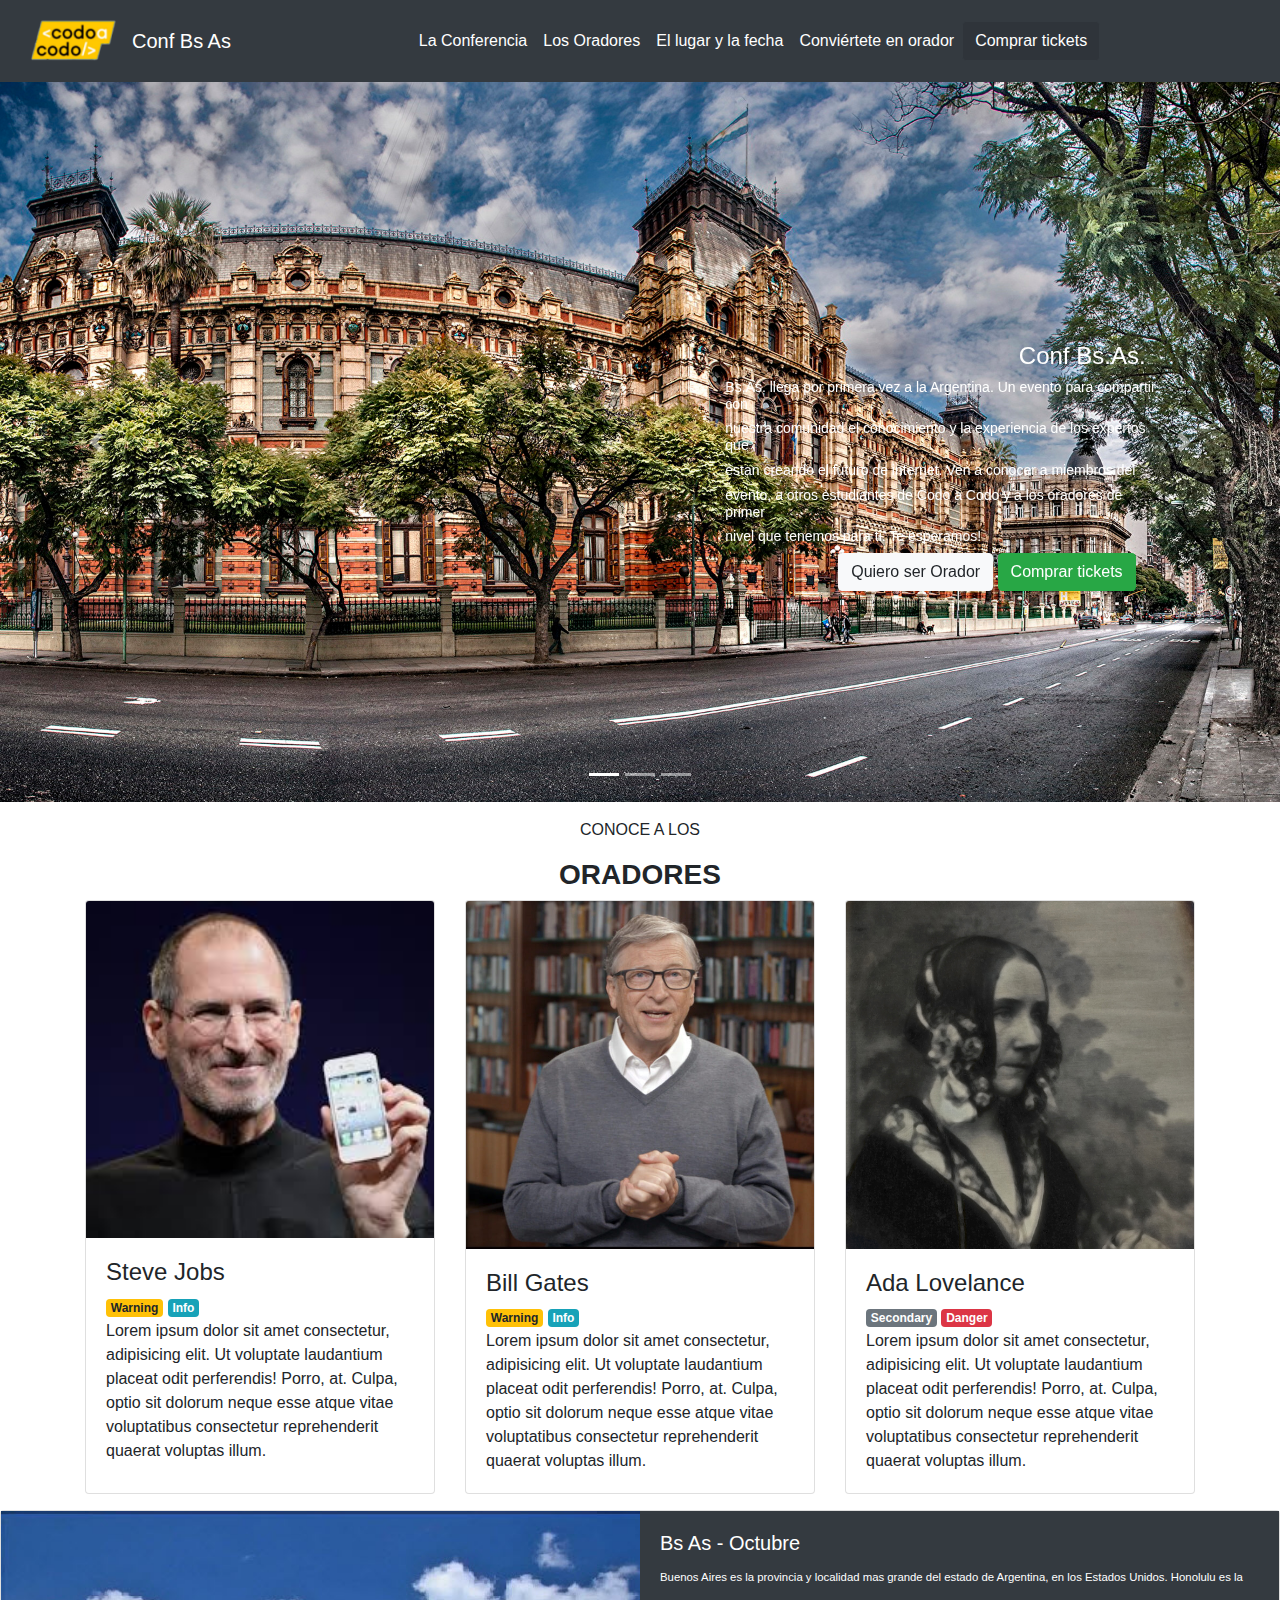
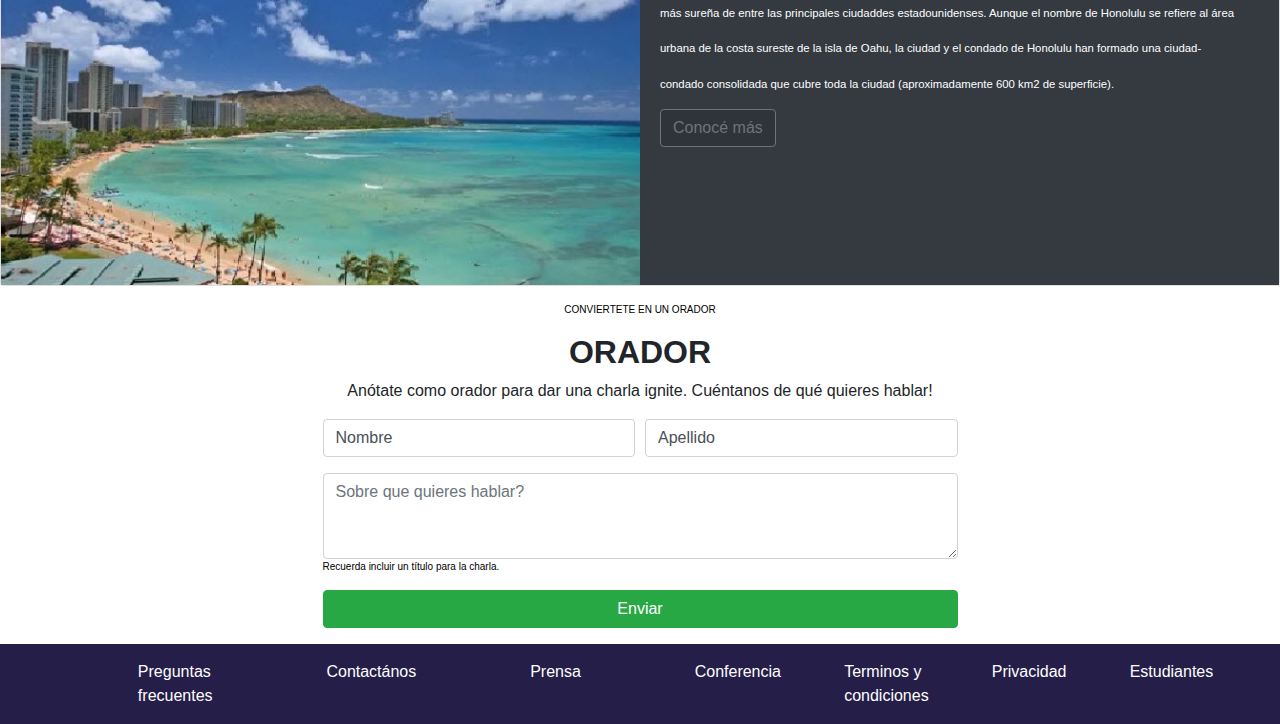
==== Integrador/index.html @ 394bbea1 "Cambios en Carousel" ====
<!DOCTYPE html>
<html lang="en">
<head>
    <meta charset="UTF-8">
    <meta http-equiv="X-UA-Compatible" content="IE=edge">
    <meta name="viewport" content="width=device-width, initial-scale=1.0">
    <title>TP Integrador</title>
    <link rel="stylesheet" href="./bootstrap-4.6.2-dist/css/bootstrap.min.css">
    <link rel="stylesheet" href="./css/style.css">

 
</head>
<body>
   
    <!-- Bootstrap, jquery y popper instalado por CDN (Internet) -->
    <script src="https://cdn.jsdelivr.net/npm/jquery@3.5.1/dist/jquery.slim.min.js" integrity="sha384-DfXdz2htPH0lsSSs5nCTpuj/zy4C+OGpamoFVy38MVBnE+IbbVYUew+OrCXaRkfj" crossorigin="anonymous"></script>
    <script src="https://cdn.jsdelivr.net/npm/popper.js@1.16.1/dist/umd/popper.min.js" integrity="sha384-9/reFTGAW83EW2RDu2S0VKaIzap3H66lZH81PoYlFhbGU+6BZp6G7niu735Sk7lN" crossorigin="anonymous"></script>
    <script src="https://cdn.jsdelivr.net/npm/bootstrap@4.6.2/dist/js/bootstrap.min.js" integrity="sha384-+sLIOodYLS7CIrQpBjl+C7nPvqq+FbNUBDunl/OZv93DB7Ln/533i8e/mZXLi/P+" crossorigin="anonymous"></script>    

    <header>
        <!-- Menu de navegacion -->
        <nav class="navbar navbar-expand-lg navbar-light bg-dark">
           <img src="./img/codoacodo.png" alt="...">
            <a class="navbar-brand text-white" href="#">Conf Bs As</a>
            <button class="navbar-toggler" type="button" data-toggle="collapse" data-target="#navbarNavAltMarkup" aria-controls="navbarNavAltMarkup" aria-expanded="false" aria-label="Toggle navigation">
              <span class="navbar-toggler-icon"></span>
            </button>
            <div class="collapse navbar-collapse" id="navbarNavAltMarkup">
              <div class="navbar-nav mx-auto">
                <a class="nav-link active text-white" href="#">La Conferencia <span class="sr-only">(current)</span></a>
                <a class="nav-link text-white" href="#">Los Oradores</a>
                <a class="nav-link text-white" href="#">El lugar y la fecha</a>
                <a class="nav-link text-white" href="#">Conviértete en orador</a>
                <button id=botonabar type="button" class="btn btn-dark">Comprar tickets</button>                
              </div>
            </div>
          </nav>
    </header>
    <main>
        <section>
            <article>
                <!-- Carrusel -->
                <div id="carouselExampleIndicators" class="carousel slide" data-ride="carousel">
                  <ol class="carousel-indicators">
                    <li data-target="#carouselExampleIndicators" data-slide-to="0" class="active"></li>
                    <li data-target="#carouselExampleIndicators" data-slide-to="1"></li>
                    <li data-target="#carouselExampleIndicators" data-slide-to="2"></li>
                  </ol>
                  <div class="carousel-inner">
                    <div class="carousel-item active">
                      <img src="./img/ba1.jpg" class="d-block w-100" alt="...">
                      <div class="carousel-caption">
                        <div class="carousel-caption">
                          <div  class="position-relative">
                            <h4 id="titulo_banner">Conf Bs.As.</h4>
                            <h6 id="texto_banner">Bs.As. llega por primera vez a la Argentina. Un evento para compartir con</h6>
                            <h6 id="texto_banner">nuestra comunidad el conocimiento y la experiencia de los expertos que</h6>
                            <h6 id="texto_banner">estan creando el futuro de internet. Ven a conocer a miembros del</h6>                          
                            <h6 id="texto_banner">evento, a otros estudiantes de Codo a Codo y a los oradores de primer</h6>
                            <h6 id="texto_banner">nivel que tenemos para ti. Te esperamos!</h6>   
                            <div class="row w-100 text-right" style="margin: top 30%;">
                              <div class="col">
                                <button type="button" class="Buton-position-relative btn btn-light">Quiero ser Orador</button>
                                <button type="button" class="btn btn-success">Comprar tickets</button>                    
                              </div>
                          </div>

                          </div>
                        </div>
                      </div>    
                    </div>
                   <div class="carousel-item">
                      <img src="./img/ba2.jpg" class="d-block w-100" alt="...">
                      <div class="carousel-caption">
                        <div class="carousel-caption">
                          <div  class="position-relative">
                            <h4 id="titulo_banner">Conf Bs.As.</h4>
                            <h6 id="texto_banner">Bs.As. llega por primera vez a la Argentina. Un evento para compartir con</h6>
                            <h6 id="texto_banner">nuestra comunidad el conocimiento y la experiencia de los expertos que</h6>
                            <h6 id="texto_banner">estan creando el futuro de internet. Ven a conocer a miembros del</h6>                          
                            <h6 id="texto_banner">evento, a otros estudiantes de Codo a Codo y a los oradores de primer</h6>
                            <h6 id="texto_banner">nivel que tenemos para ti. Te esperamos!</h6>   
                            <div class="row w-100 text-right" style="margin: top 30%;">
                              <div class="col">
                                <button type="button" class="Buton-position-relative btn btn-light">Quiero ser Orador</button>
                                <button type="button" class="btn btn-success">Comprar tickets</button>                    
                              </div>
                          </div>

                          </div>
                        </div>
                      </div>    
                    </div>
                    <div class="carousel-item">
                      <img src="./img/ba3.jpg" class="d-block w-100" alt="...">
                      <div class="carousel-caption">
                        <div class="carousel-caption">
                          <div  class="position-relative">
                            <h4 id="titulo_banner">Conf Bs.As.</h4>
                            <h6 id="texto_banner">Bs.As. llega por primera vez a la Argentina. Un evento para compartir con</h6>
                            <h6 id="texto_banner">nuestra comunidad el conocimiento y la experiencia de los expertos que</h6>
                            <h6 id="texto_banner">estan creando el futuro de internet. Ven a conocer a miembros del</h6>                          
                            <h6 id="texto_banner">evento, a otros estudiantes de Codo a Codo y a los oradores de primer</h6>
                            <h6 id="texto_banner">nivel que tenemos para ti. Te esperamos!</h6>   
                            <div class="row w-100 text-right" style="margin: top 30%;">
                              <div class="col">
                                <button type="button" class="Buton-position-relative btn btn-light">Quiero ser Orador</button>
                                <button type="button" class="btn btn-success">Comprar tickets</button>                    
                              </div>
                          </div>

                          </div>
                        </div>
                      </div>    

                    </div>
                  </div>
                  <button class="carousel-control-prev" type="button" data-target="#carouselExampleIndicators" data-slide="prev">
                    <span class="carousel-control-prev-icon" aria-hidden="true"></span>
                    <span class="sr-only">Previous</span>
                  </button>
                  <button class="carousel-control-next" type="button" data-target="#carouselExampleIndicators" data-slide="next">
                    <span class="carousel-control-next-icon" aria-hidden="true"></span>
                    <span class="sr-only">Next</span>
                  </button>
                </div>
            </article>
            <article class="container">
               <p></p>
                <p class="text-center">CONOCE A LOS</p>
                <p class="h3 font-weight-bold text-center">ORADORES</p>

                <!-- Card Bootstrap sin JS -->
                <div class="card-deck">
                <div class="card" style="width: 18rem;">
                    <img src="./img/steve.jpg" class="card-img-top" alt="...">
                    <div class="card-body">
                        <h4>Steve Jobs</h2>
                        <span class="badge badge-warning">Warning</span>
                        <span class="badge badge-info">Info</span>
                        <p class="card-text">Lorem ipsum dolor sit amet consectetur, adipisicing elit. Ut voluptate laudantium placeat odit perferendis! Porro, at. Culpa, optio sit dolorum neque esse atque vitae voluptatibus consectetur reprehenderit quaerat voluptas illum.</p>
                    </div>
                </div>
                <div class="card" style="width: 18rem;">
                    <img src="./img/bill.jpg" class="card-img-top" alt="...">
                    <div class="card-body">
                        <h4>Bill Gates</h2>
                        <span class="badge badge-warning">Warning</span>
                        <span class="badge badge-info">Info</span>
                        <p class="card-text">Lorem ipsum dolor sit amet consectetur, adipisicing elit. Ut voluptate laudantium placeat odit perferendis! Porro, at. Culpa, optio sit dolorum neque esse atque vitae voluptatibus consectetur reprehenderit quaerat voluptas illum.</p>
                    </div>
                </div>
                <div class="card" style="width: 18rem;">
                    <img src="./img/ada.jpeg" class="card-img-top" alt="...">
                    <div class="card-body">
                        <h4>Ada Lovelance</h2>
                        <span class="badge badge-secondary">Secondary</span>
                        <span class="badge badge-danger">Danger</span>
                        <p class="card-text">Lorem ipsum dolor sit amet consectetur, adipisicing elit. Ut voluptate laudantium placeat odit perferendis! Porro, at. Culpa, optio sit dolorum neque esse atque vitae voluptatibus consectetur reprehenderit quaerat voluptas illum.</p>
                    </div>
                </div>
              </div>
            </article>

          <!--Cards Horizontal-->
            <article>
              <p></p>
              <div class="card mb-3" style="max-width: 100%">
                <div class="row no-gutters">
                  <div class="col-md-6">
                    <img src="./img/honolulu.jpg" width="100%" alt="...">
                  </div>
                  <div class="col-md-6 bg-dark">
                      <div class="card-body">
                        <h5 class="card-title textoblanco1">Bs As - Octubre</h5>
                        <p class="card-text textoblanco2"> <small>Buenos Aires es la provincia y localidad mas grande del estado de Argentina, en los Estados Unidos. Honolulu es la</small></p>
                        <p class="card-text textoblanco2"> <small>más sureña de entre las principales ciudaddes estadounidenses. Aunque el nombre de Honolulu se refiere al área</small></p>                      
                        <p class="card-text textoblanco2"> <small>urbana de la costa sureste de la isla de Oahu, la ciudad y el condado de Honolulu han formado una ciudad-</small></p>
                        <p class="card-text textoblanco2"> <small>condado consolidada que cubre toda la ciudad (aproximadamente 600 km2 de superficie).</small></p>
                        <button id=conocemas type="button" class="btn btn-outline-secondary">Conocé más</button>
                    </div>
                  </div> 
                </div>
              </div>
            </article>
              <p></p>
              <p class="text-center textonegro1">CONVIERTETE EN UN ORADOR</p>
              <p class="h2 font-weight-bold text-center">ORADOR</p>
              <p class="text-center">Anótate como orador para dar una charla ignite. Cuéntanos de qué quieres hablar!</p>

                <!-- Form Bootstrap -->
                <form>
                  <div class="form-row abs-center">
                    <div class="col-md-3 mb-3">
                    
                      <input type="text" class="form-control" id="validationDefault01" value="Nombre" required>
                    </div>
                    <div class="col-md-3 mb-3">
                    
                      <input type="text" class="form-control" id="validationDefault02" value="Apellido" required>
                    </div>                    
                  </div>
                  <div class="form-row abs-center">
                    <div class="col-md-6 mb-3">                    
                      <textarea class="form-control" id="exampleFormControlTextarea1" placeholder="Sobre que quieres hablar?" rows="3"></textarea>
                      <p class="textonegro1 text-left">Recuerda incluir un título para la charla.</p>
                      <button class="btn btn-success btn-block text-white" type="submit">Enviar</button>
                    </div>
                  </div>               
                  
                </form>
        </section>
     </main>
    <footer>
        <!-- Navbar Footer -->
        <nav class="navbar navbar-expand-lg navbar-light" style="background-color: #0b0433e5;">
         <a class="navbar-brand text-white" href="#"></a>
           <button class="navbar-toggler" type="button" data-toggle="collapse" data-target="#navbarNavAltMarkup" aria-controls="navbarNavAltMarkup" aria-expanded="false" aria-label="Toggle navigation">
             <span class="navbar-toggler-icon"></span>
           </button>
           <div class="collapse navbar-collapse" id="navbarNavAltMarkup">
             <div class="navbar-nav">
              <div class="caja">
                <a class="nav-link text-white" href="#">Preguntas frecuentes</a>
              </div>
              <div  class="caja">
                <a class="nav-link text-white" href="#">Contactános</a>
              </div>
              <div  class="caja">
                <a class="nav-link text-white" href="#">Prensa</a>
              </div>
              <div  class="caja">
                <a class="nav-link text-white" href="#">Conferencia</a>
              <div  class="caja">
                 <a class="nav-link text-white" href="#">Terminos y condiciones</a>
              </div>
              <div  class="caja">
                <a class="nav-link text-white" href="#">Privacidad</a>
              </div>
              <div  class="caja">
                <a class="nav-link text-white" href="#">Estudiantes</a>
              </div>
            </div>
           </div>
         </nav>
    </footer>
    <script src="./bootstrap-4.6-2.2-dist/js/bootstrap.min.js"></script>
    <!--  -->
    <script src="https://cdn.jsdelivr.net/npm/jquery@3.5.1/dist/jquery.slim.min.js" integrity="sha384-DfXdz2htPH0lsSSs5nCTpuj/zy4C+OGpamoFVy38MVBnE+IbbVYUew+OrCXaRkfj" crossorigin="anonymous"></script>
    <script src="https://cdn.jsdelivr.net/npm/popper.js@1.16.1/dist/umd/popper.min.js" integrity="sha384-9/reFTGAW83EW2RDu2S0VKaIzap3H66lZH81PoYlFhbGU+6BZp6G7niu735Sk7lN" crossorigin="anonymous"></script>
</body>
</html>
---- Integrador/css/style.css ----
h6{
    font-size: 14px;
    font-weight: 200;
    }
    .position_banner{
        position: absolute;
        top: 480px;
        left: 650px;
        z-index: 1;
        color:white;
    }
    #botonabar{
        background-color: rgba(5, 1, 1, 0.096);
      }
    
    
    #botonabar:hover{
        background-color: green;
    }
    #container1{
        display: flex;
        flex-wrap: wrap;
        align-content: center;
    }
    
    #caja2{
        background-color: rgba(0, 0, 0, 0.780);
        width: 669px;
        padding-left: 11px; 
     }
    
    .textoblanco1{
        color: white;
    }
    
    .textoblanco2{
        color:   white;
        font-size: 13px;
    }
    
    .textonegro1{
        color: black;
        font-size: 10px;
    }
    
    #conocemas{
        background-color: rgba(5, 1, 1, 0.096);
      }
    #conocemas:hover{
        background-color: rgba(5, 1, 1, 0.096);
        
    }
    .fondofooter{
        background-color: rgba(212, 25, 34, 0.096)
    }
    
    .abs-center {
        display: flex;
        justify-content: center; 
        width: auto; 
    }
    .caja{
        display: flex; 
        padding-left: 12%;    
    }
    #titulo_banner{
        /*text-align: right;*/
        text-align:start;
        padding-left: 70%;    
    }
    #texto_banner{
        text-align:start;
        padding-left: 10%;    
    }
    .position-relative {
        /*bottom: auto;*/
        left: 350px;        
        height: 400px;
        width: 78%;
       /*background-color: red;*/ 
        color:white;
    }
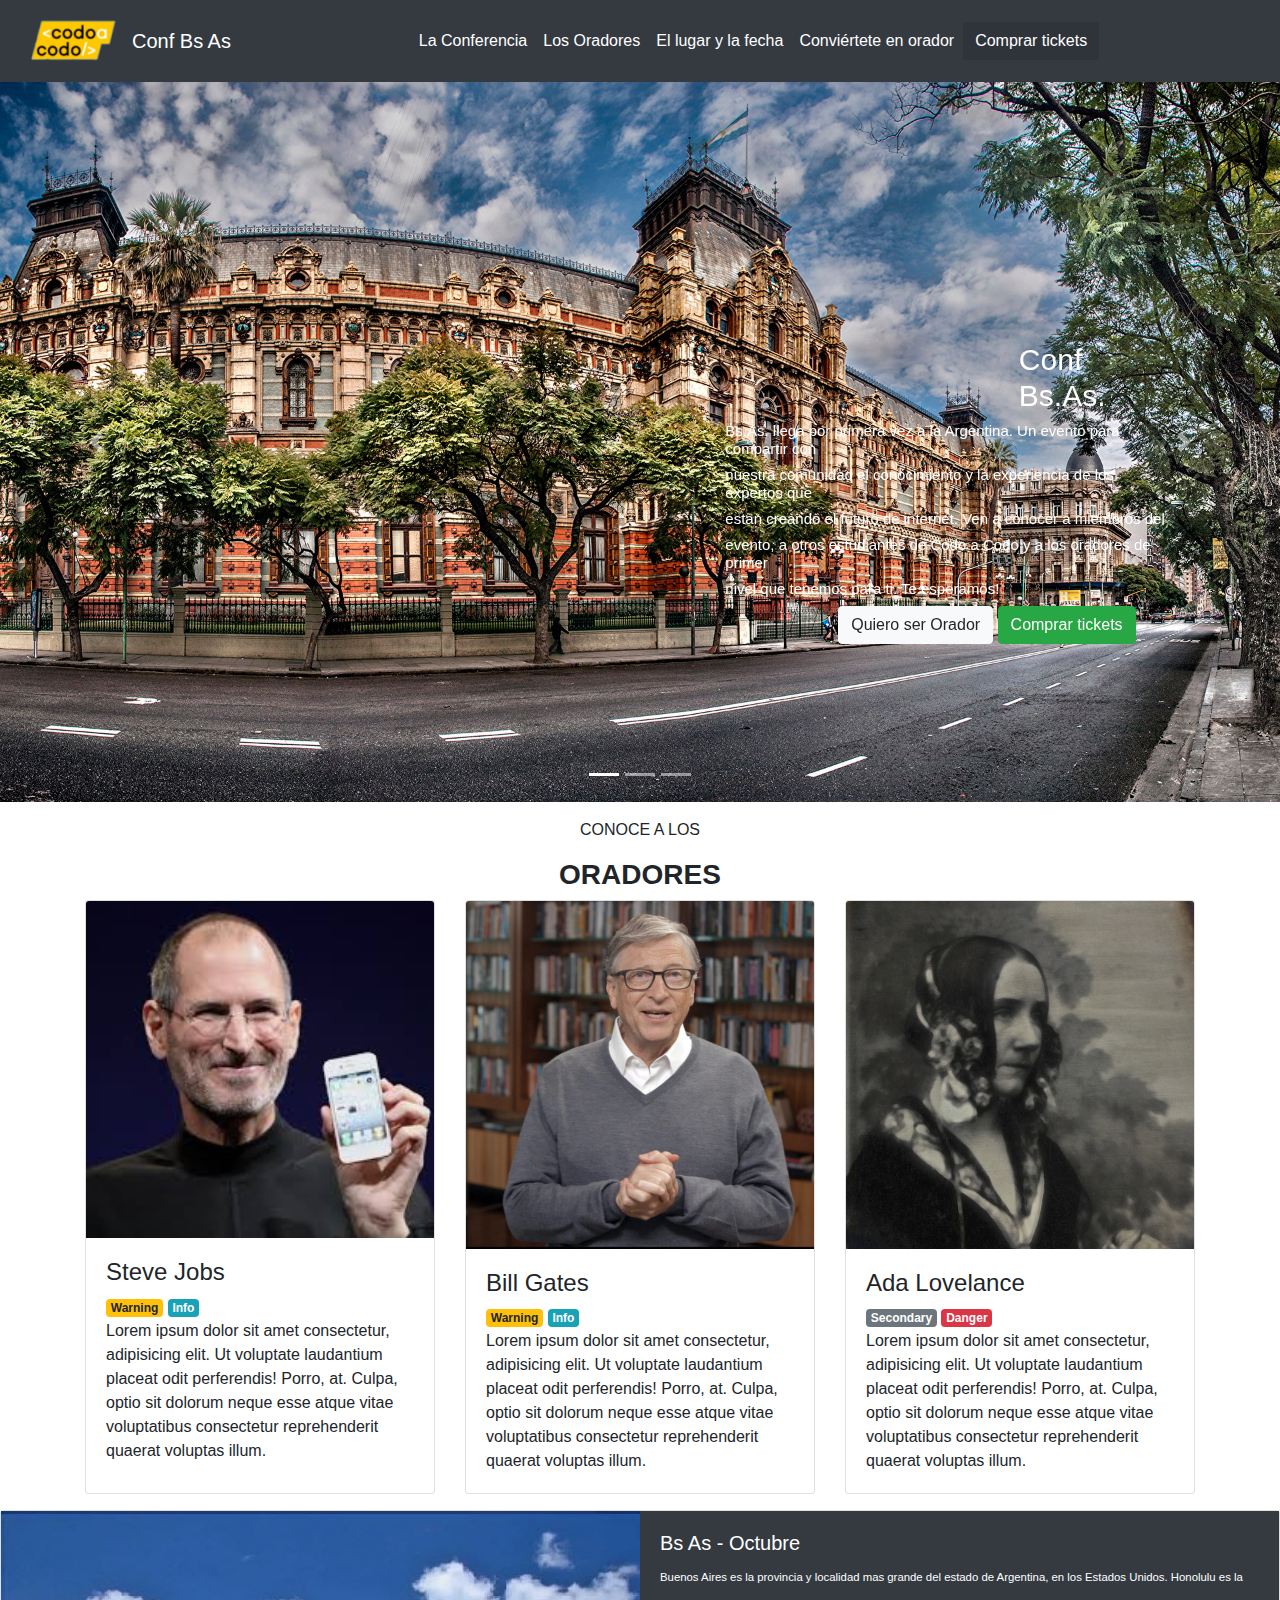
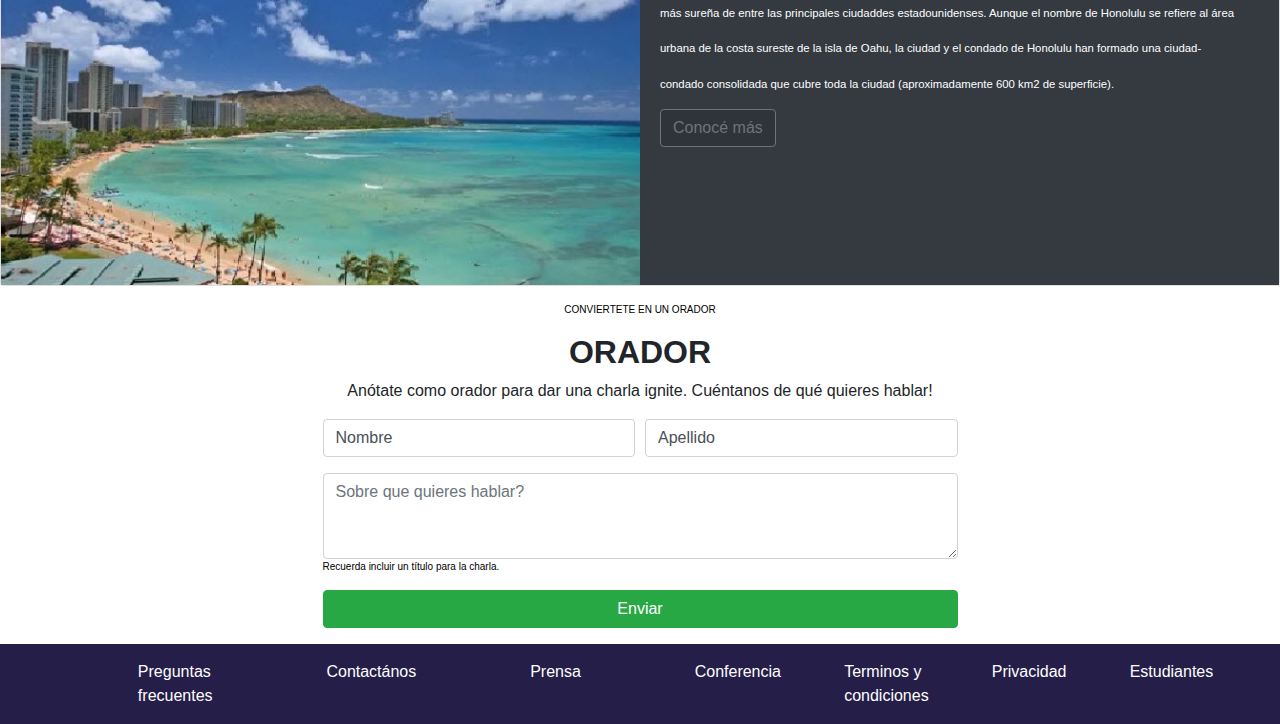
==== commit 104da584: "Font en carousel" ====
--- a/Integrador/index.html
+++ b/Integrador/index.html
@@ -52,12 +52,12 @@
                       <div class="carousel-caption">
                         <div class="carousel-caption">
                           <div  class="position-relative">
-                            <h4 id="titulo_banner">Conf Bs.As.</h4>
-                            <h6 id="texto_banner">Bs.As. llega por primera vez a la Argentina. Un evento para compartir con</h6>
-                            <h6 id="texto_banner">nuestra comunidad el conocimiento y la experiencia de los expertos que</h6>
-                            <h6 id="texto_banner">estan creando el futuro de internet. Ven a conocer a miembros del</h6>                          
-                            <h6 id="texto_banner">evento, a otros estudiantes de Codo a Codo y a los oradores de primer</h6>
-                            <h6 id="texto_banner">nivel que tenemos para ti. Te esperamos!</h6>   
+                            <h2 id="titulo_banner">Conf Bs.As.</h2>
+                            <h5 id="texto_banner">Bs.As. llega por primera vez a la Argentina. Un evento para compartir con</h5>
+                            <h5 id="texto_banner">nuestra comunidad el conocimiento y la experiencia de los expertos que</h5>
+                            <h5 id="texto_banner">estan creando el futuro de internet. Ven a conocer a miembros del</h5>                          
+                            <h5 id="texto_banner">evento, a otros estudiantes de Codo a Codo y a los oradores de primer</h5>
+                            <h5 id="texto_banner">nivel que tenemos para ti. Te esperamos!</h5>   
                             <div class="row w-100 text-right" style="margin: top 30%;">
                               <div class="col">
                                 <button type="button" class="Buton-position-relative btn btn-light">Quiero ser Orador</button>
--- a/Integrador/css/style.css
+++ b/Integrador/css/style.css
@@ -67,13 +67,17 @@
         /*text-align: right;*/
         text-align:start;
         padding-left: 70%;    
+        font-size: 30px;
+        font-weight: 0;        
     }
     #texto_banner{
         text-align:start;
         padding-left: 10%;    
+        font-size: 15px;
+        font-weight: 80;
+        
     }
     .position-relative {
-        /*bottom: auto;*/
         left: 350px;        
         height: 400px;
         width: 78%;
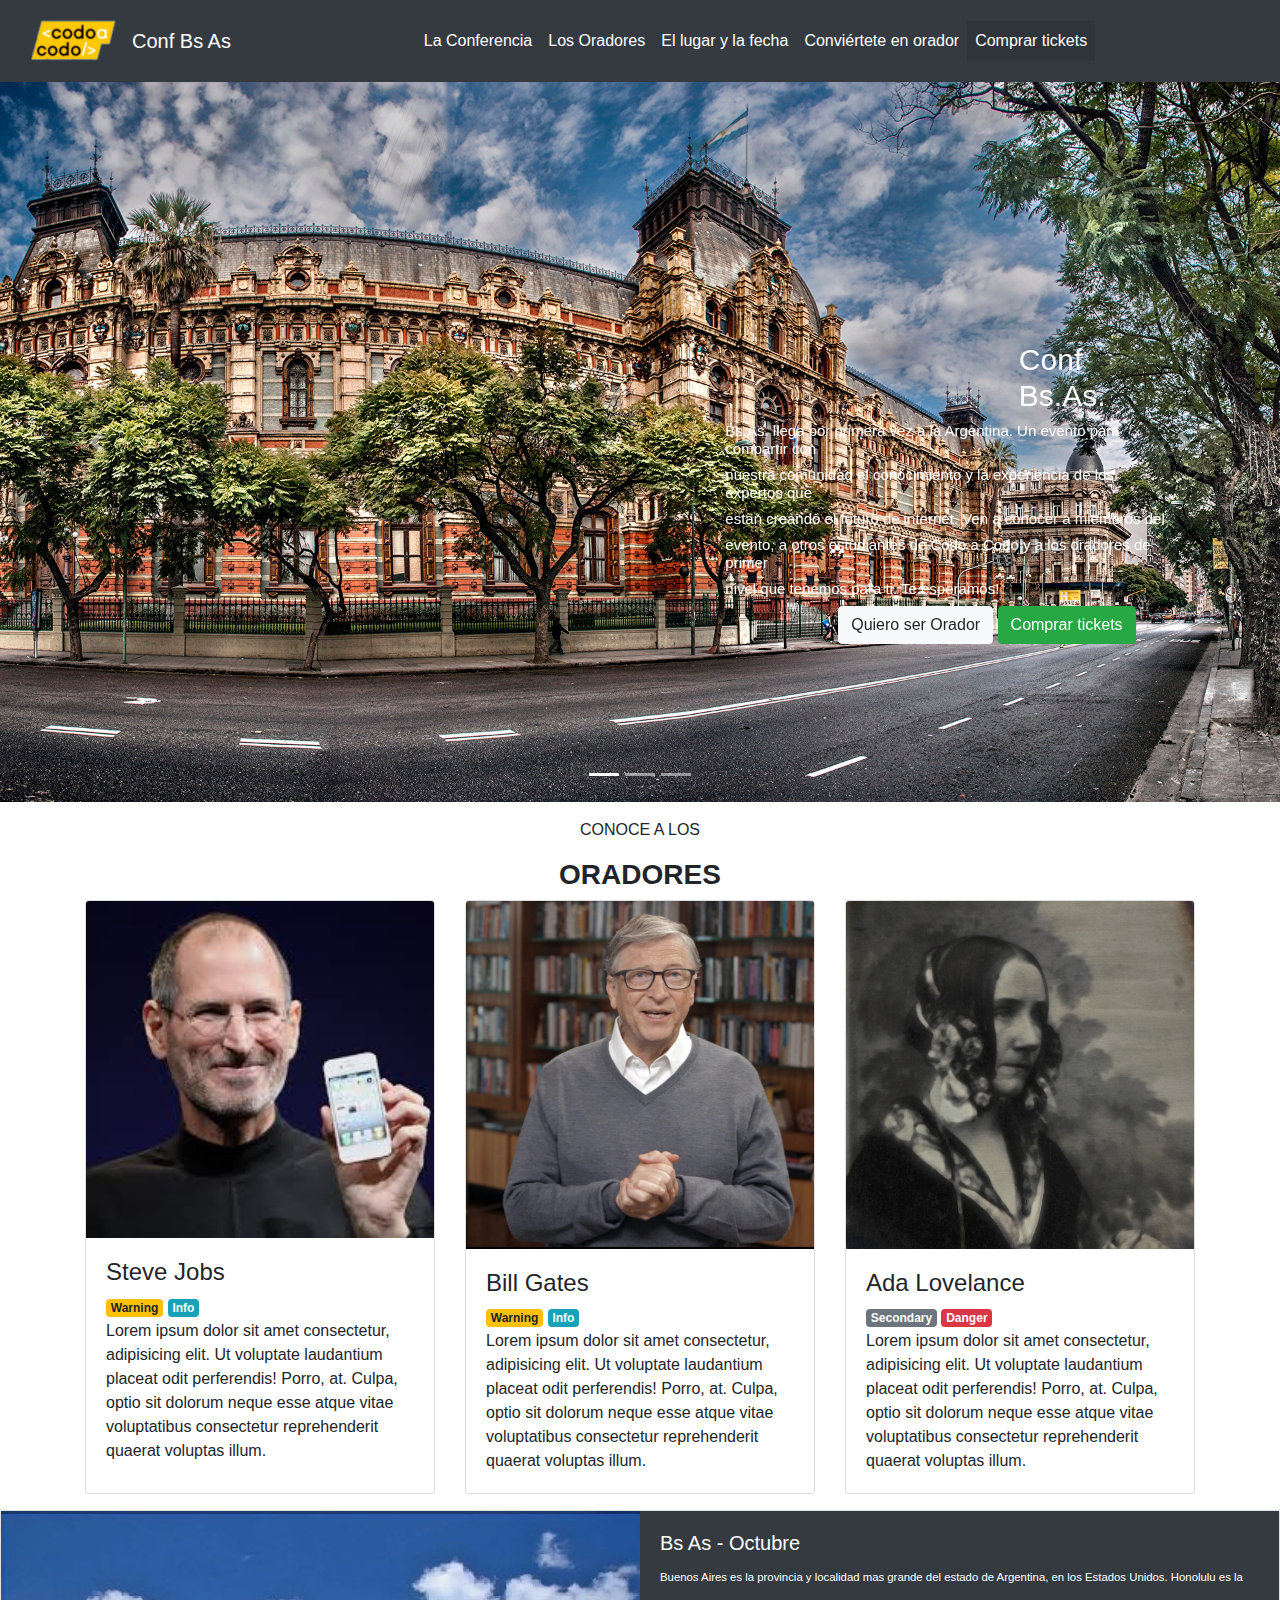
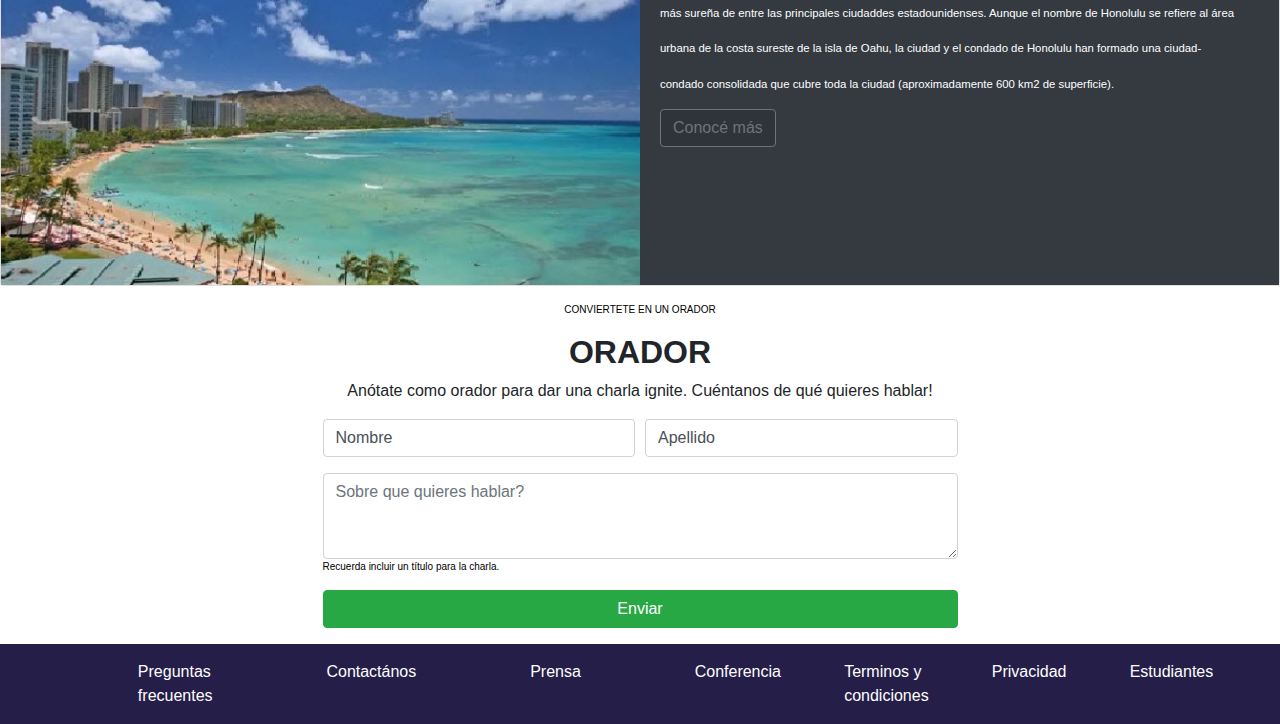
==== commit cab8850a: "final compra" ====
--- a/Integrador/index.html
+++ b/Integrador/index.html
@@ -31,7 +31,7 @@
                 <a class="nav-link text-white" href="#">Los Oradores</a>
                 <a class="nav-link text-white" href="#">El lugar y la fecha</a>
                 <a class="nav-link text-white" href="#">Conviértete en orador</a>
-                <button id=botonabar type="button" class="btn btn-dark">Comprar tickets</button>                
+                <a id=botonabar class="nav-link text-white" href="ComprarTickets.html">Comprar tickets</a>                         
               </div>
             </div>
           </nav>
--- a/Integrador/css/style.css
+++ b/Integrador/css/style.css
@@ -1,4 +1,4 @@
-h6{
+   h6{
     font-size: 14px;
     font-weight: 200;
     }
@@ -84,4 +84,40 @@
        /*background-color: red;*/ 
         color:white;
     }
-   +    /* pagina de compras */
+    #cajacompra{        
+        background-color: white;
+        width: 220px;        
+        border: 2px solid blue;        
+        margin-left: 0.2%;
+     }
+     #cajacomprajunior{        
+        background-color: white;
+        width: 220px;        
+        border: 2px solid orange;        
+        margin-left: 0.2%;
+     }
+
+     .containercajacompra{
+        display: flex;
+        justify-content:center; 
+        flex-wrap: wrap; 
+       
+    }
+    .notacajacompras{
+        color: black;
+        font-size: 12px;        
+    }
+    .TextoVenta{        
+        color: black;
+        font-size: 12px;        
+     }
+    
+     .TextoValor{        
+        color: black;
+        font-size: 34px;        
+     }
+     .botones_BR{
+        background-color: #96c93e;
+      }
+    
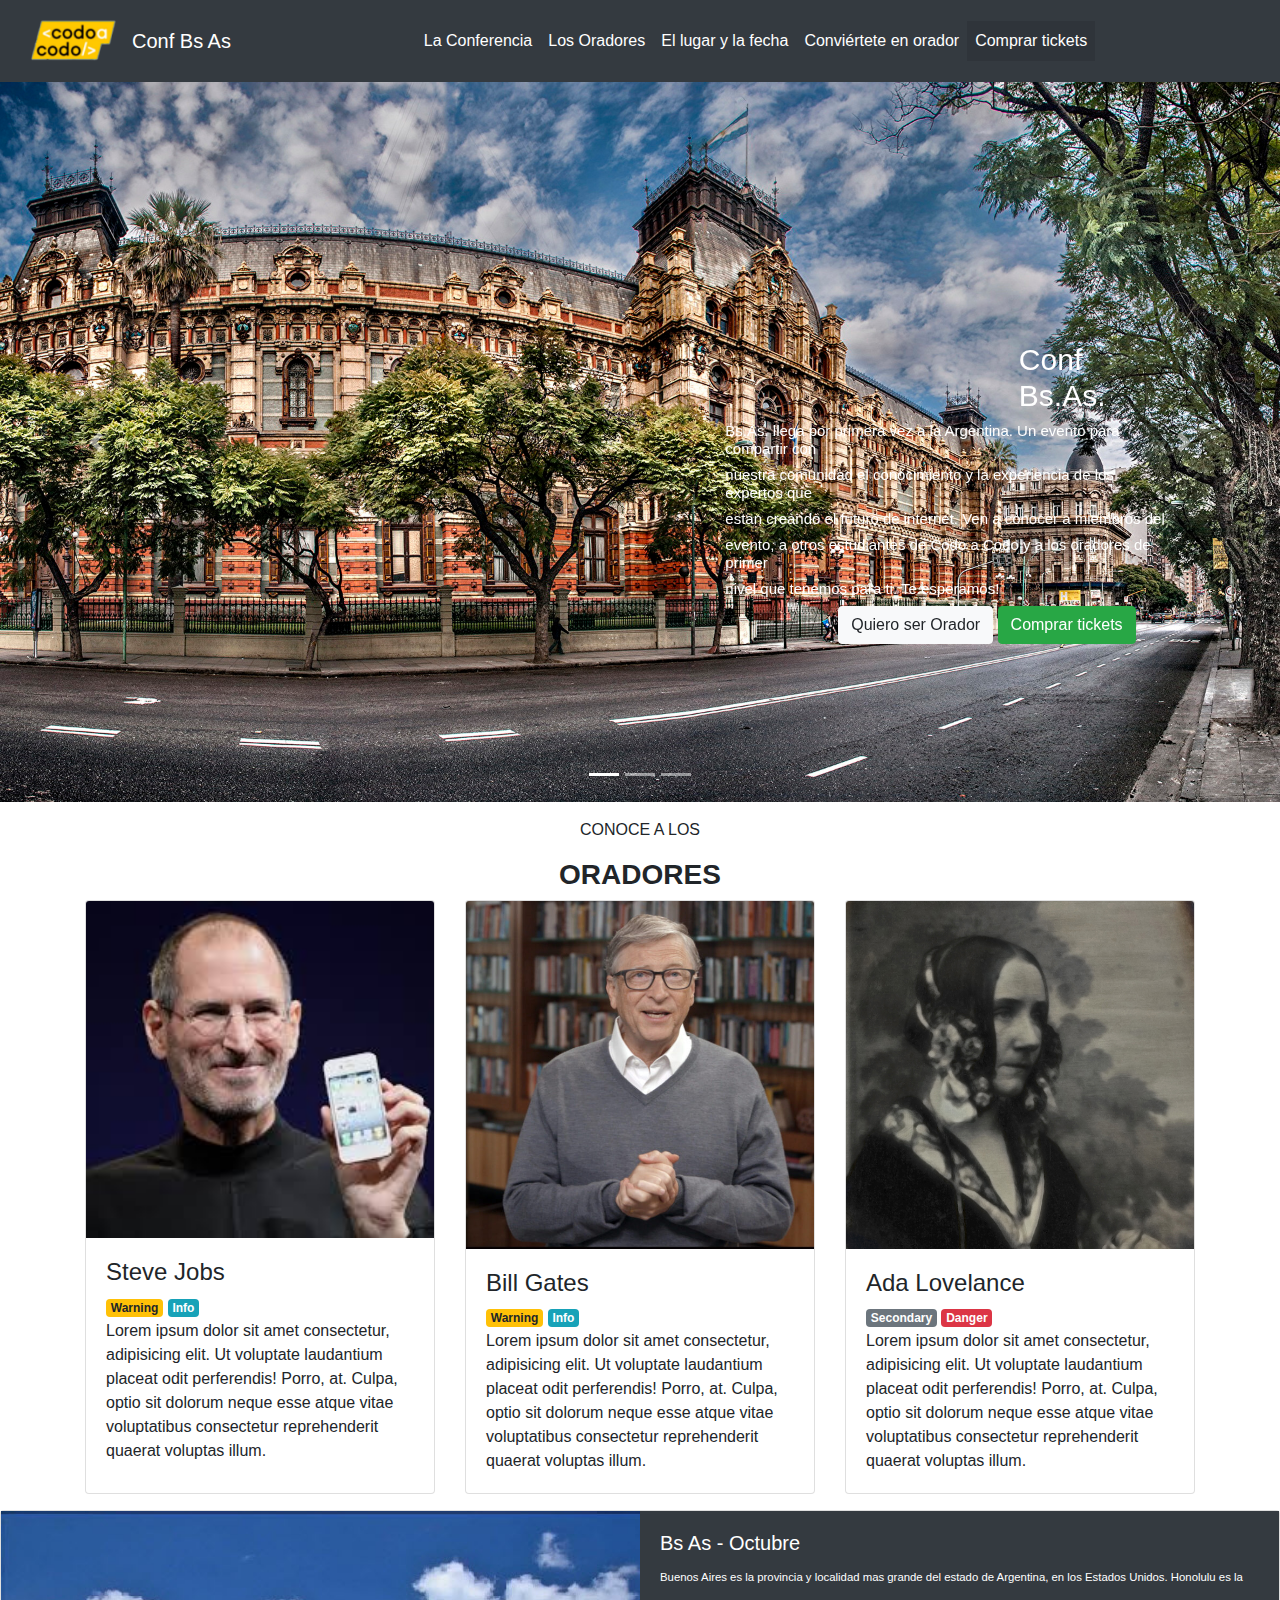
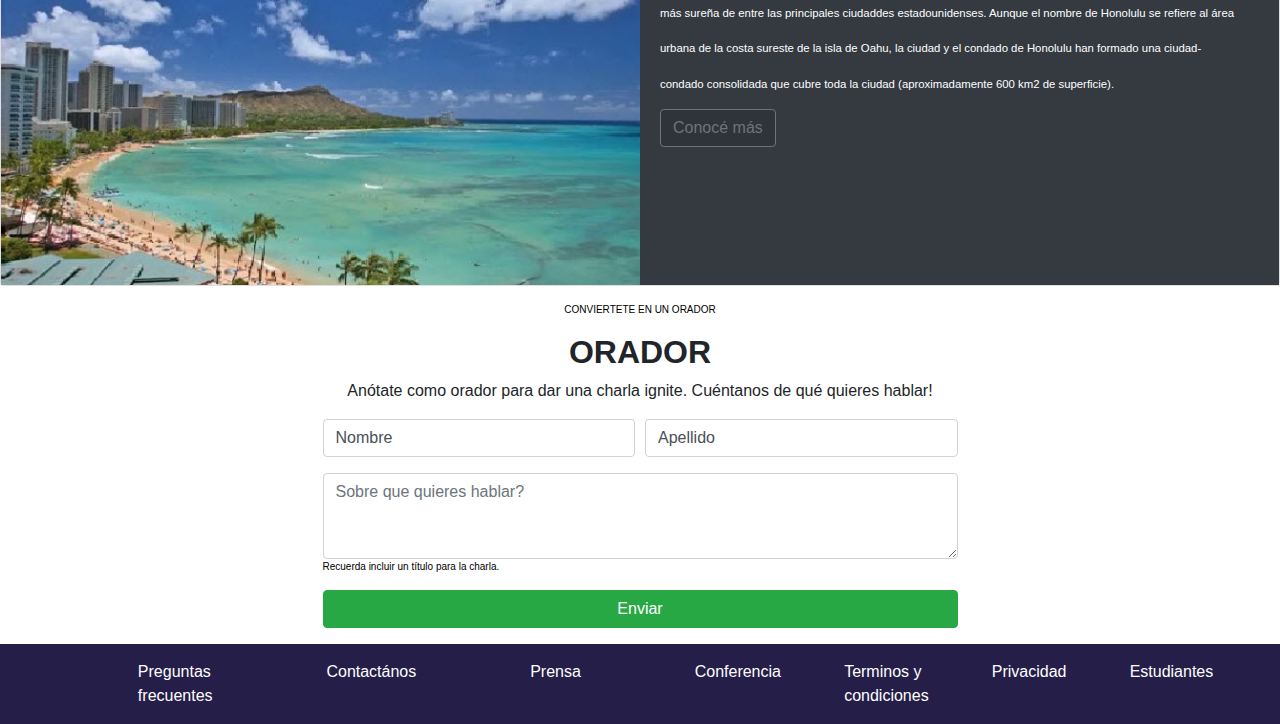
==== commit ffe11603: "fix llamada comprarTickets" ====
--- a/Integrador/index.html
+++ b/Integrador/index.html
@@ -31,7 +31,7 @@
                 <a class="nav-link text-white" href="#">Los Oradores</a>
                 <a class="nav-link text-white" href="#">El lugar y la fecha</a>
                 <a class="nav-link text-white" href="#">Conviértete en orador</a>
-                <a id=botonabar class="nav-link text-white" href="ComprarTickets.html">Comprar tickets</a>                         
+                <a id=botonabar class="nav-link text-white" href="./comprarTickets.html">Comprar tickets</a>                         
               </div>
             </div>
           </nav>
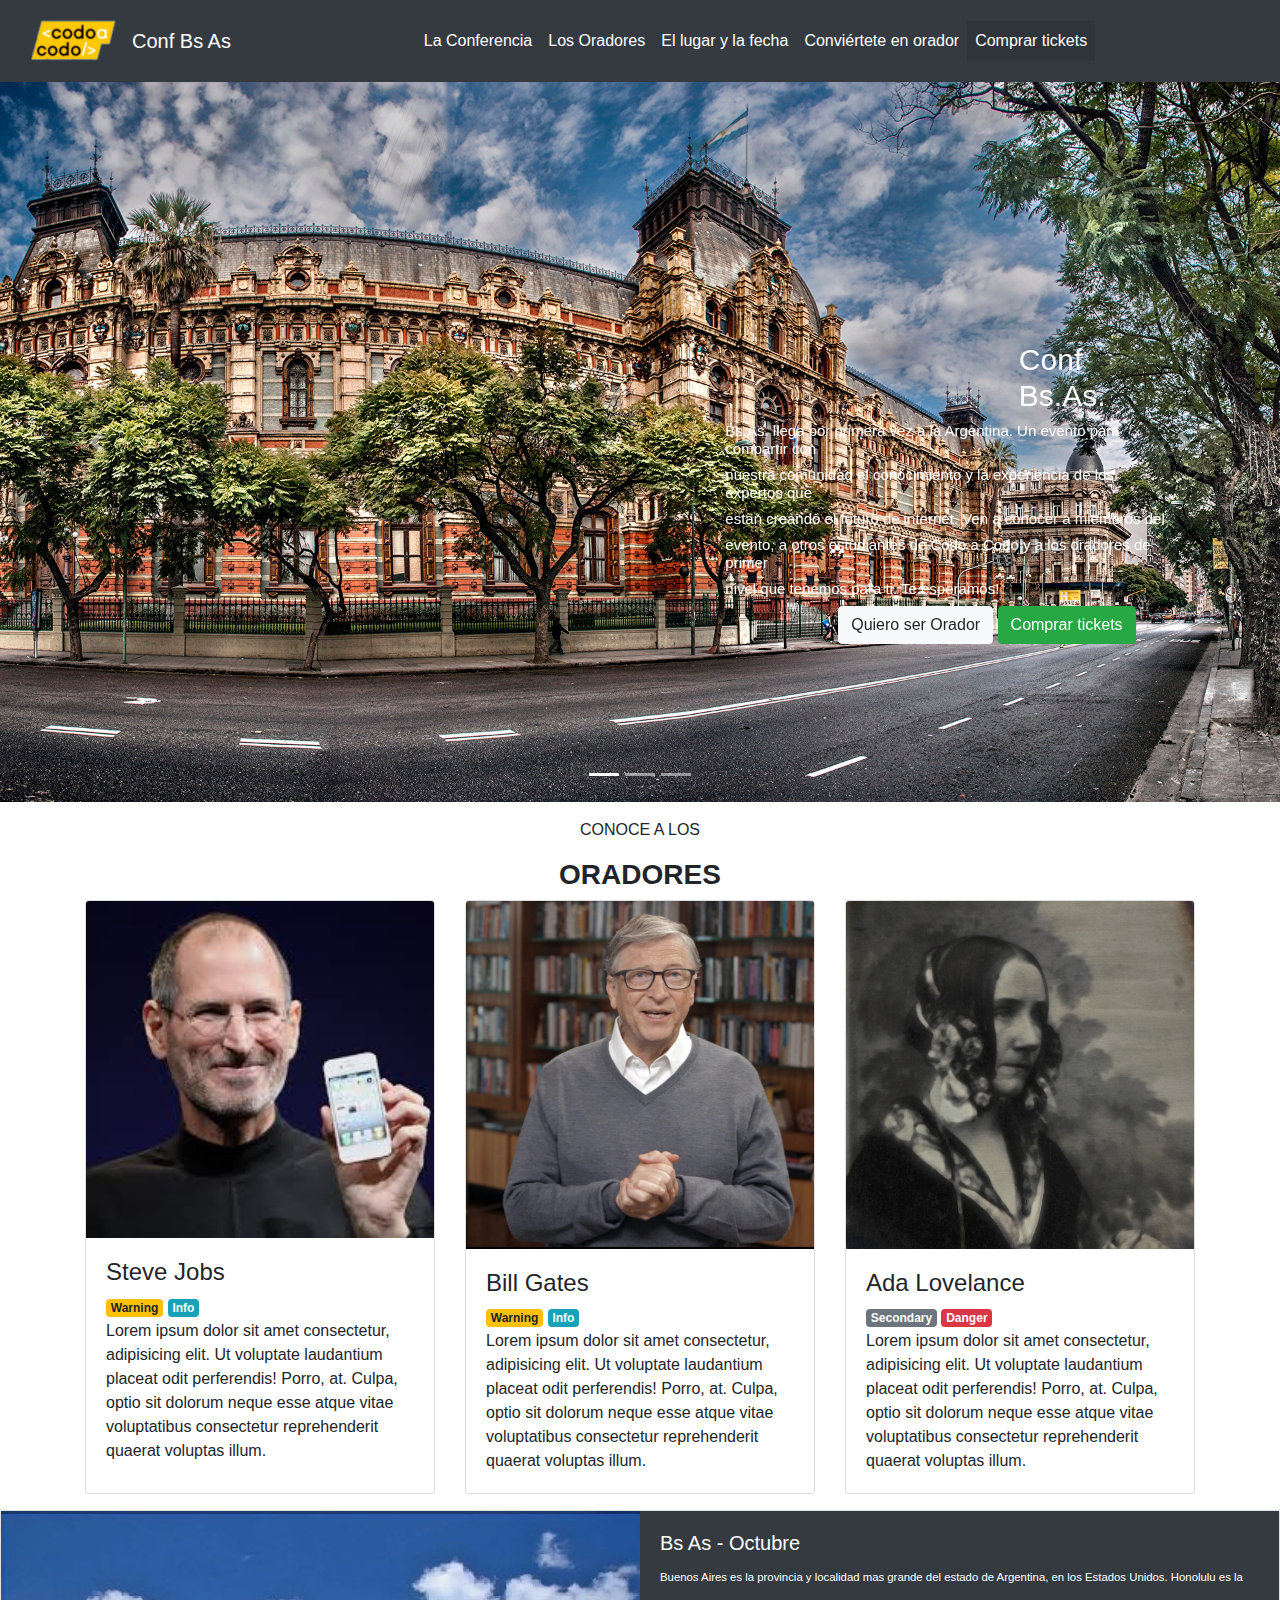
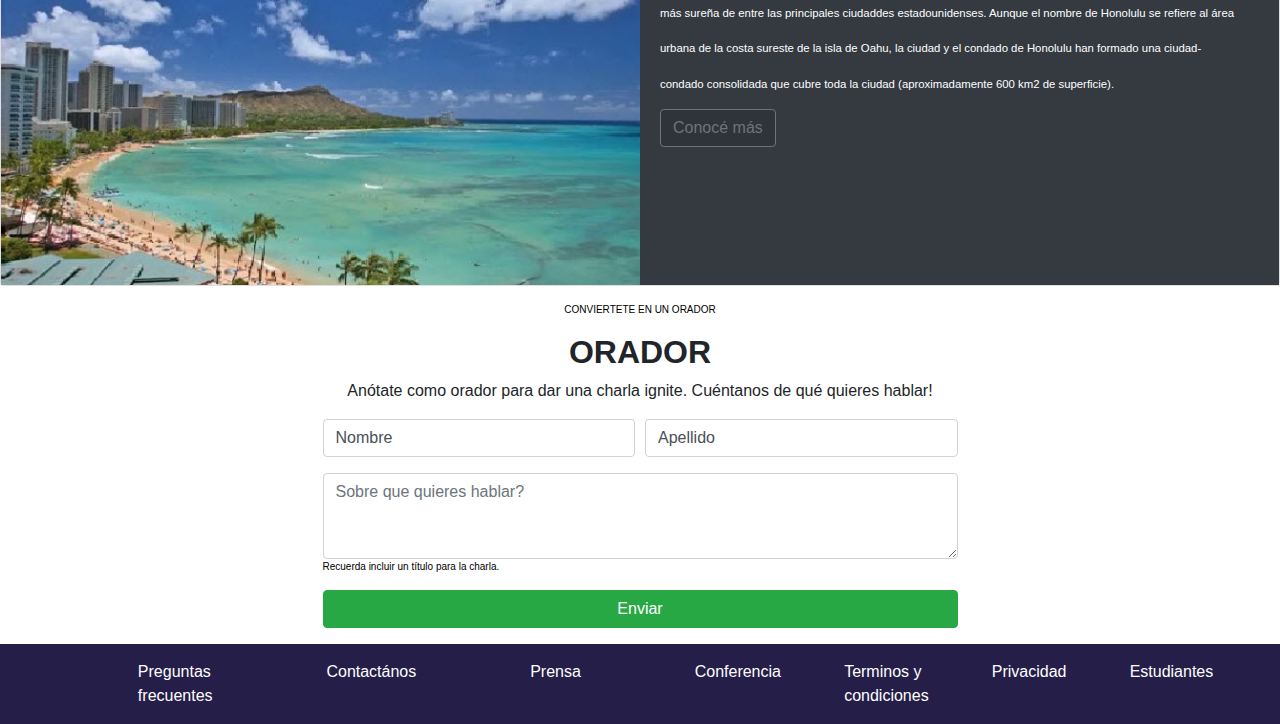
==== commit b44414bb: "fix llamada" ====
--- a/Integrador/index.html
+++ b/Integrador/index.html
@@ -31,7 +31,7 @@
                 <a class="nav-link text-white" href="#">Los Oradores</a>
                 <a class="nav-link text-white" href="#">El lugar y la fecha</a>
                 <a class="nav-link text-white" href="#">Conviértete en orador</a>
-                <a id=botonabar class="nav-link text-white" href="./comprarTickets.html">Comprar tickets</a>                         
+                <a id=botonabar class="nav-link text-white" href="http://comprarTickets.html">Comprar tickets</a>                         
               </div>
             </div>
           </nav>
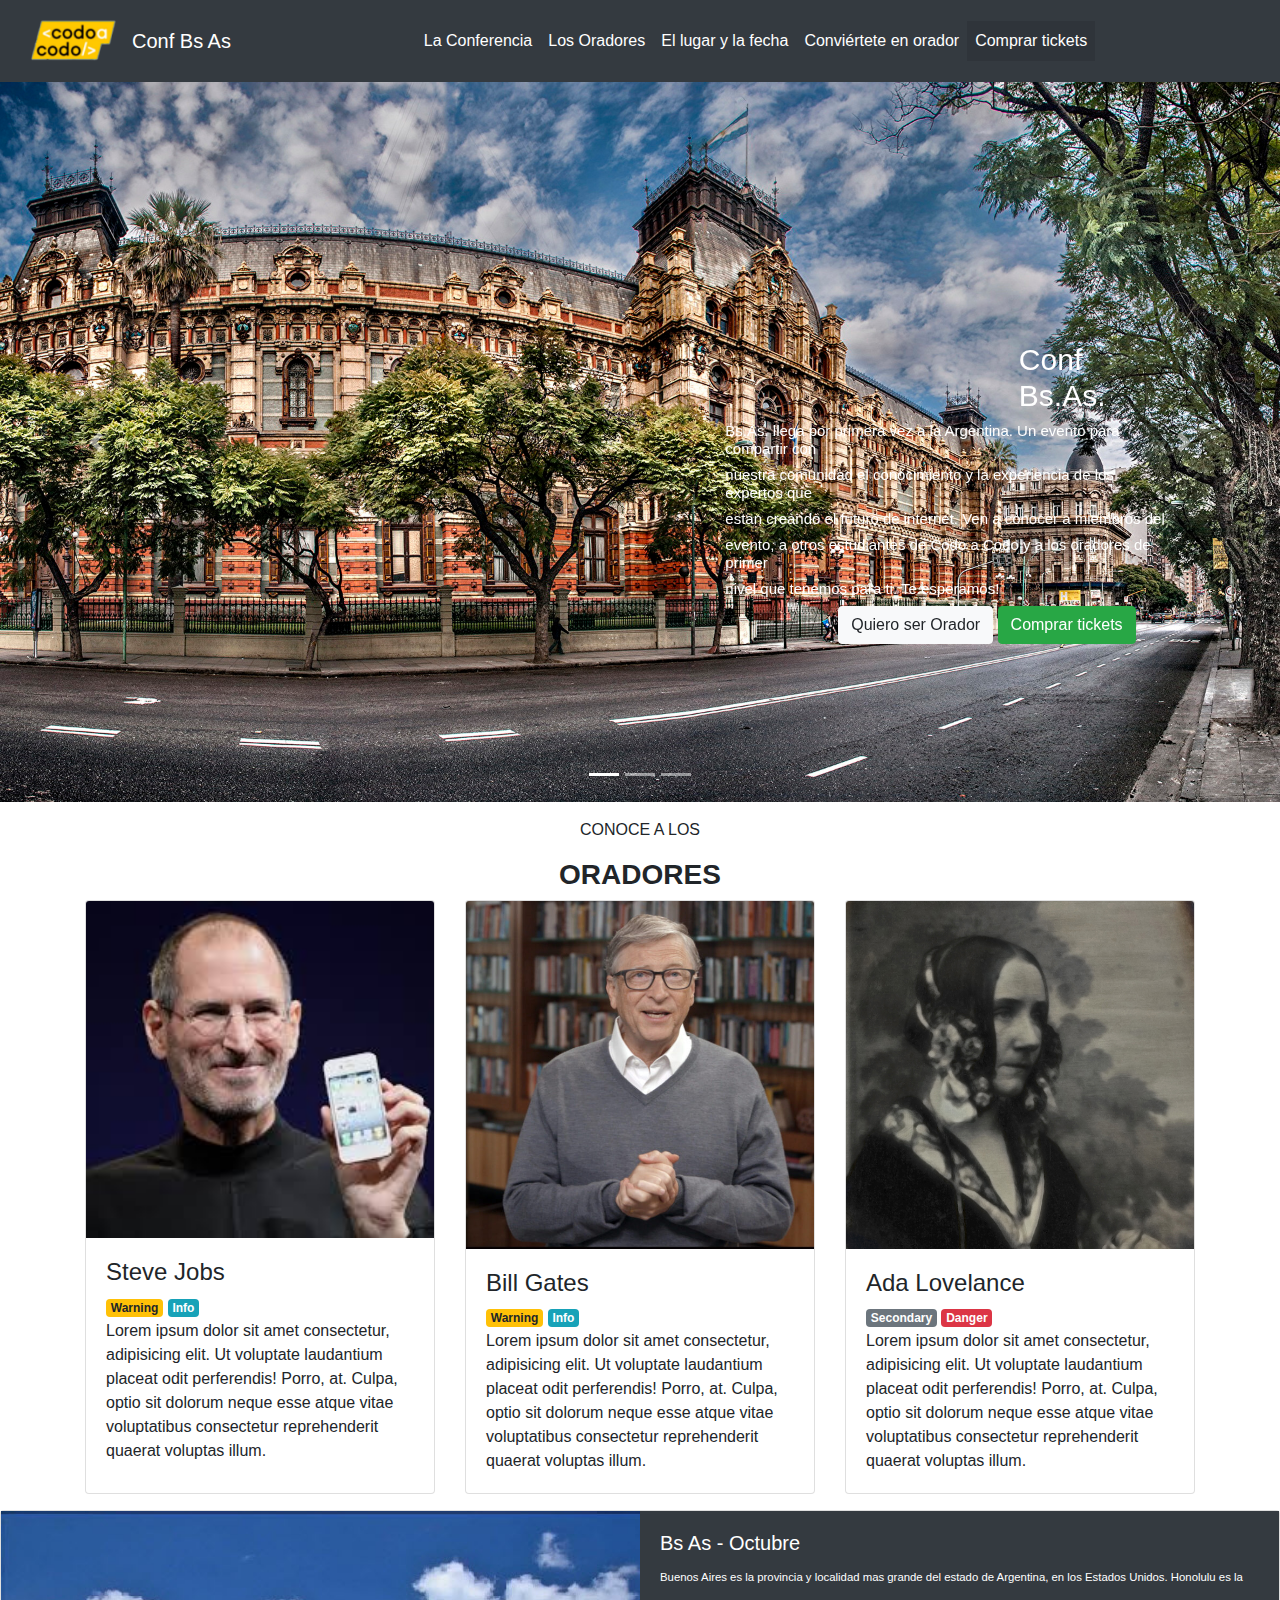
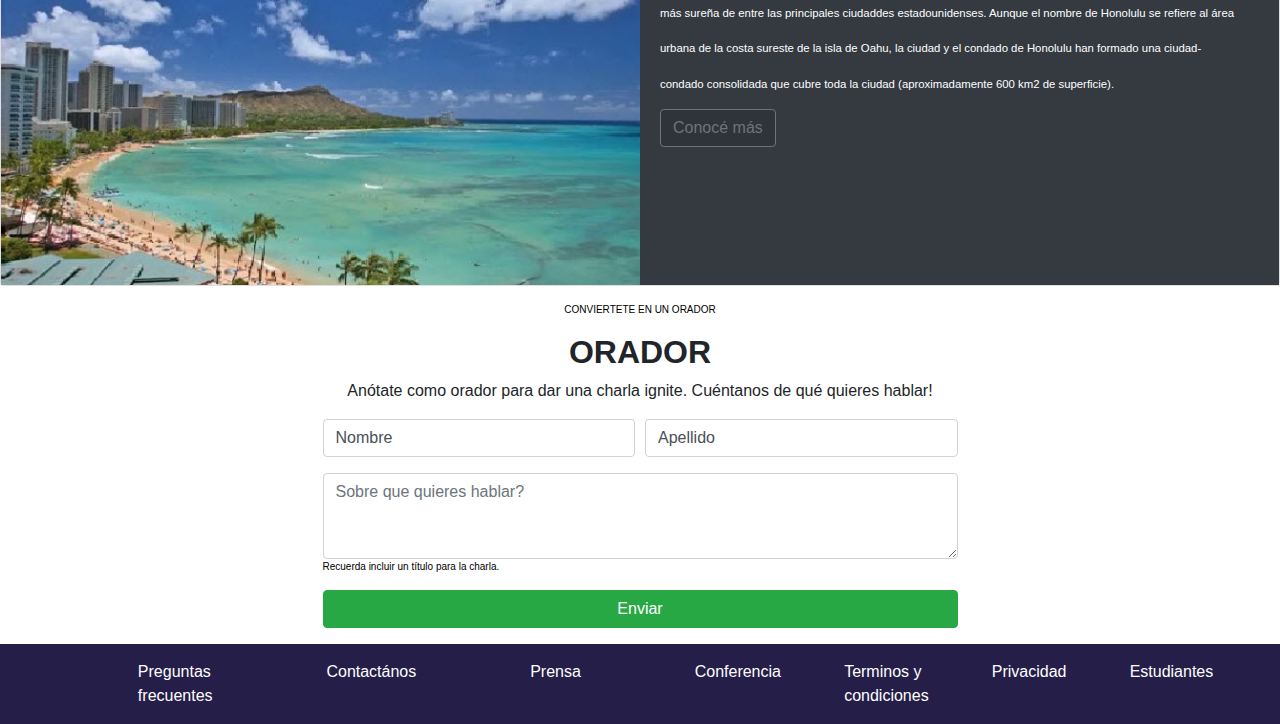
==== commit 3a4db5b1: "compra" ====
--- a/Integrador/index.html
+++ b/Integrador/index.html
@@ -31,7 +31,7 @@
                 <a class="nav-link text-white" href="#">Los Oradores</a>
                 <a class="nav-link text-white" href="#">El lugar y la fecha</a>
                 <a class="nav-link text-white" href="#">Conviértete en orador</a>
-                <a id=botonabar class="nav-link text-white" href="http://comprarTickets.html">Comprar tickets</a>                         
+                <a id=botonabar class="nav-link text-white" href="comprarTickets.html">Comprar tickets</a>                         
               </div>
             </div>
           </nav>
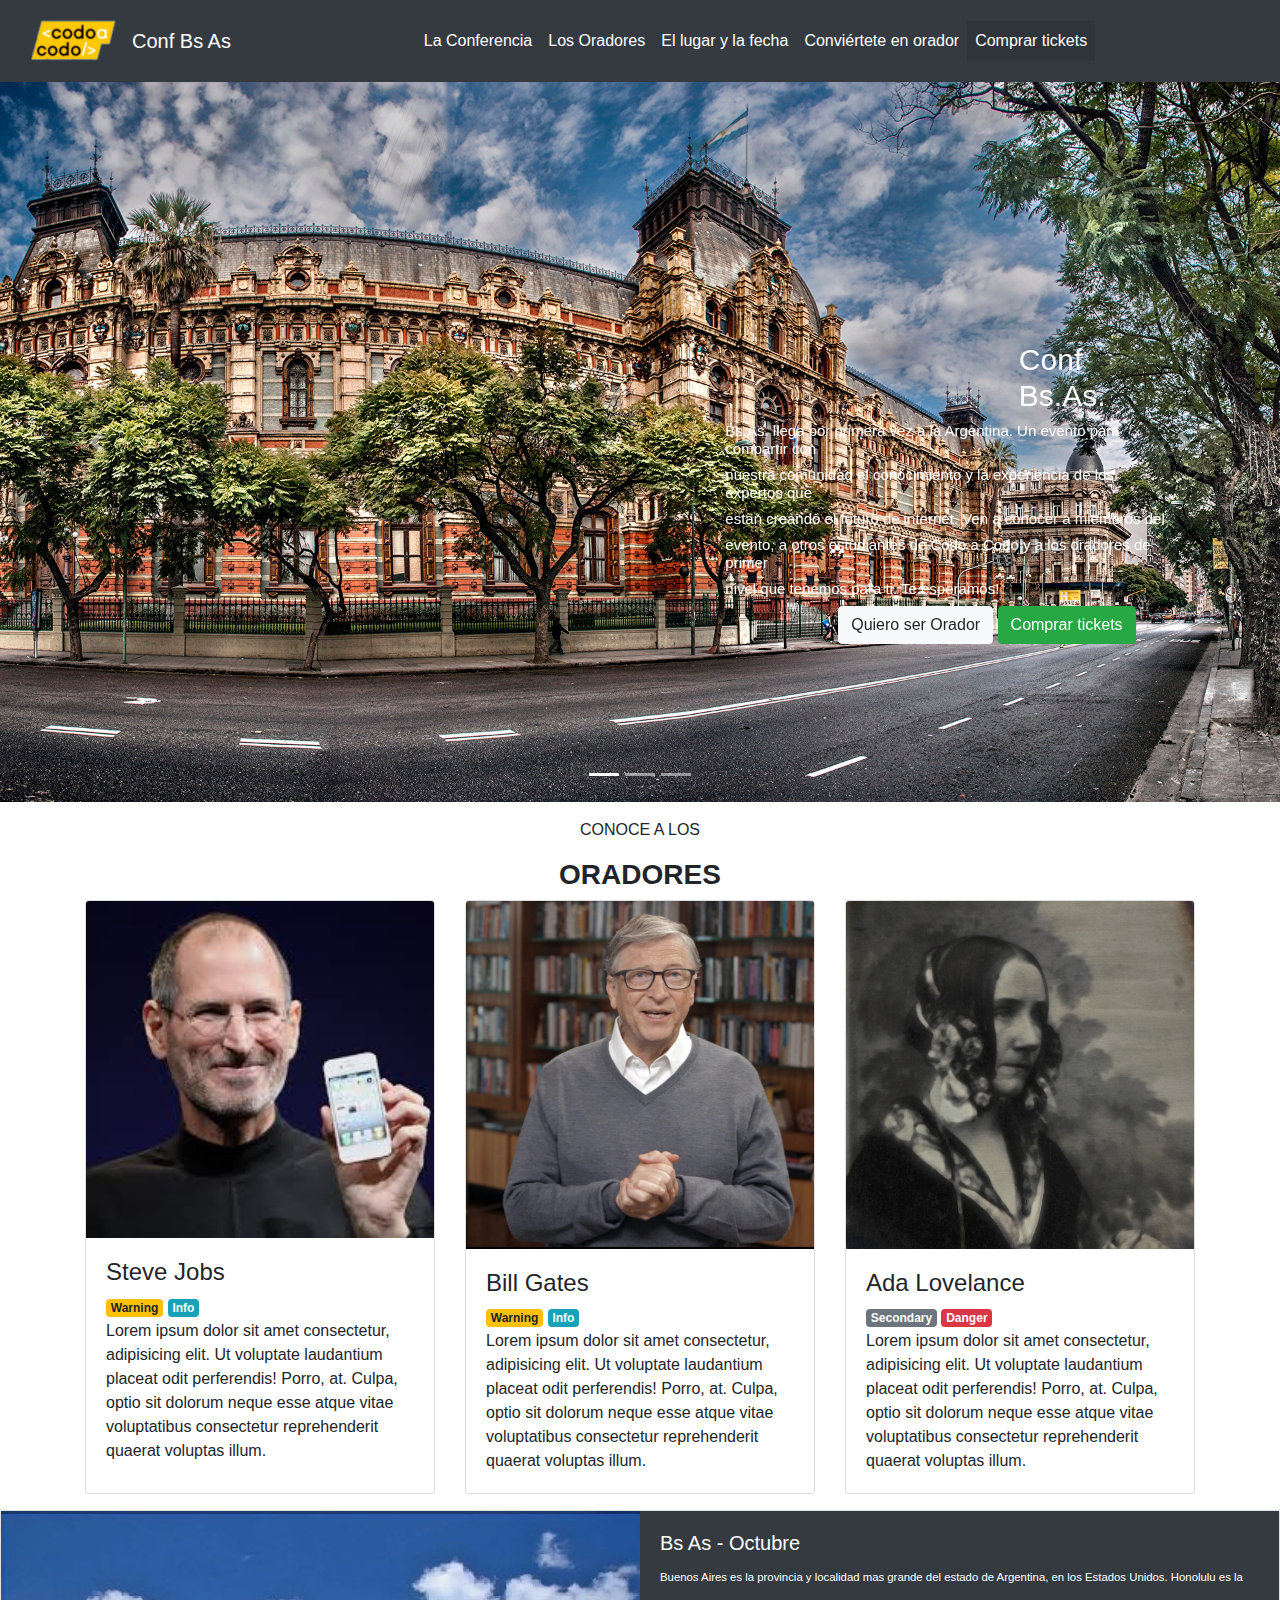
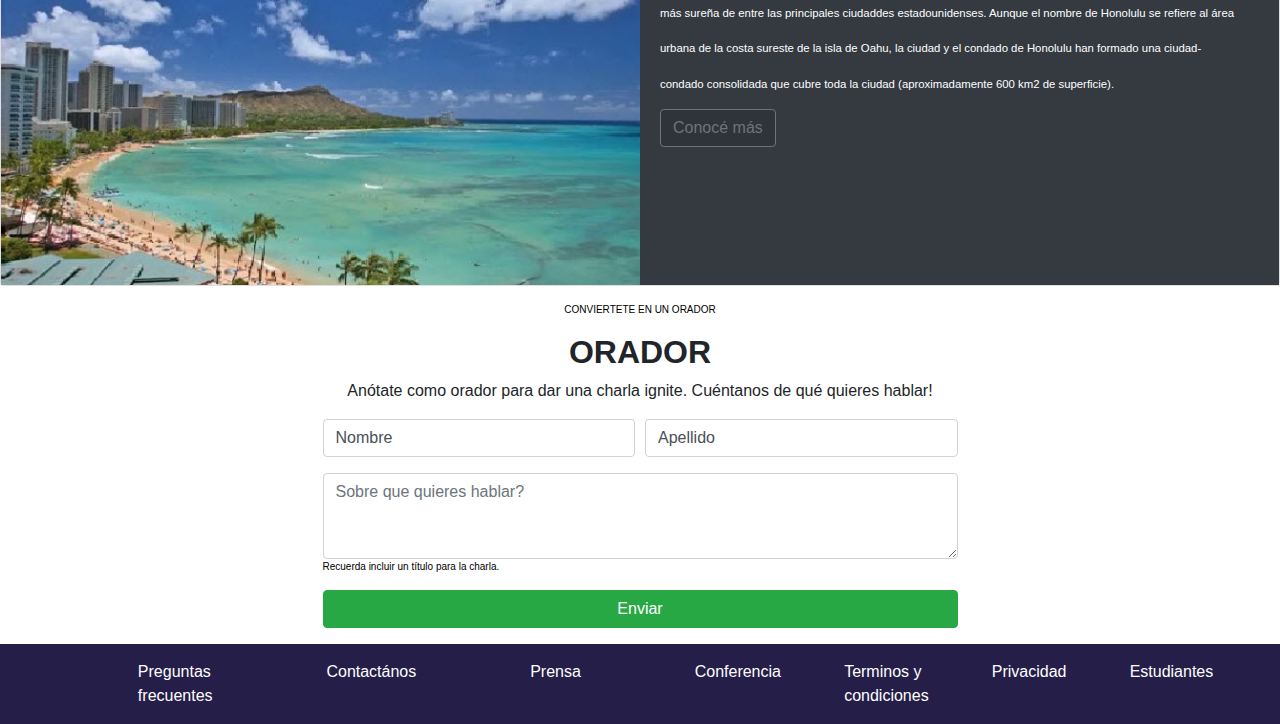
==== commit f6ec0157: "cambio de nombres" ====
--- a/Integrador/index.html
+++ b/Integrador/index.html
@@ -31,7 +31,7 @@
                 <a class="nav-link text-white" href="#">Los Oradores</a>
                 <a class="nav-link text-white" href="#">El lugar y la fecha</a>
                 <a class="nav-link text-white" href="#">Conviértete en orador</a>
-                <a id=botonabar class="nav-link text-white" href="comprarTickets.html">Comprar tickets</a>                         
+                <a id=botonabar class="nav-link text-white" href="comprartickets.html">Comprar tickets</a>                         
               </div>
             </div>
           </nav>
